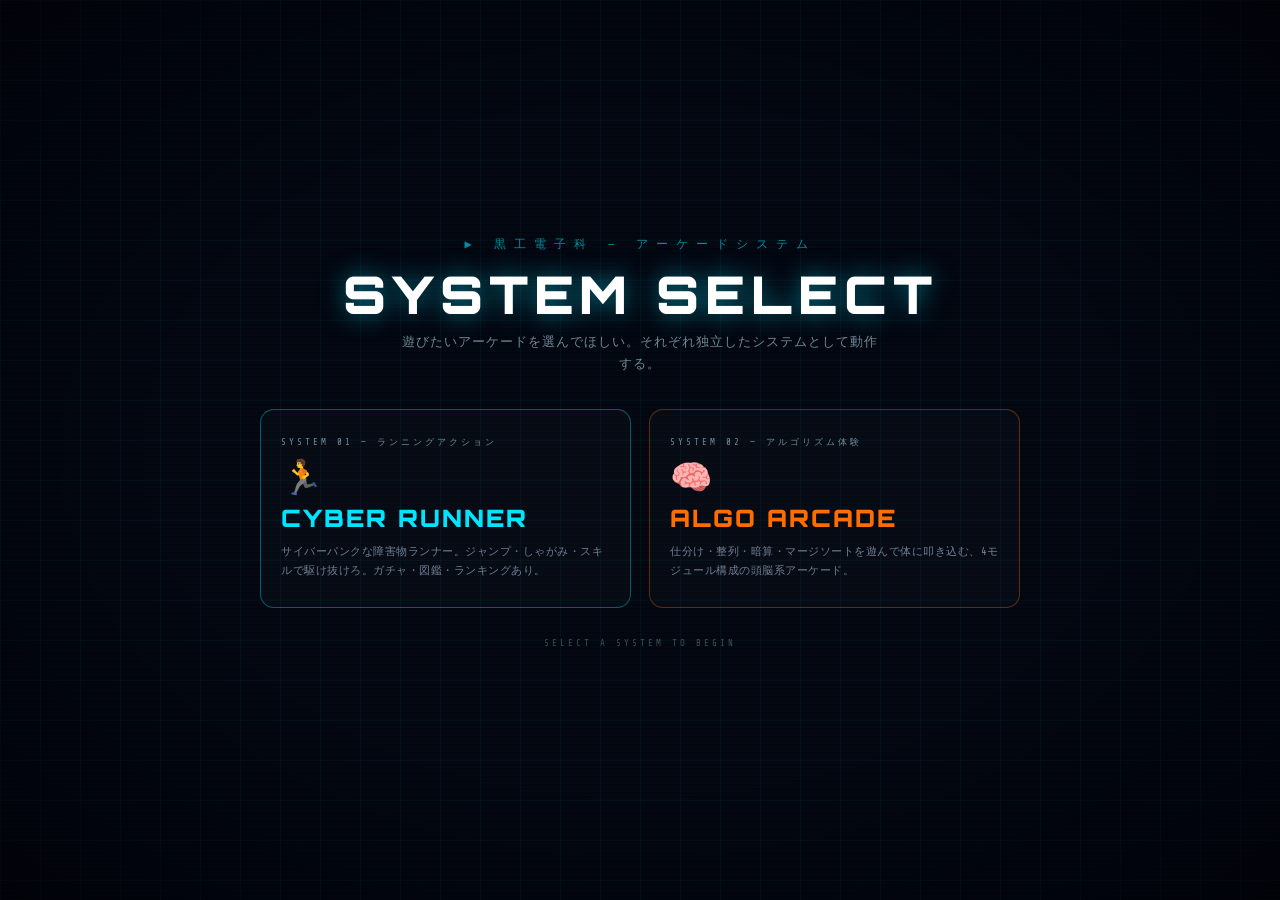
==== index.html @ 76fc10fc "Rename 4/hub-index.html to index.html" ====
<!DOCTYPE html>
<html lang="ja">
<head>
<meta charset="UTF-8">
<meta name="viewport" content="width=device-width, initial-scale=1.0, maximum-scale=1.0, user-scalable=no">
<meta name="mobile-web-app-capable" content="yes">
<meta name="apple-mobile-web-app-capable" content="yes">
<meta name="apple-mobile-web-app-status-bar-style" content="black-translucent">
<title>黒工電子科 ARCADE — システム選択</title>
<style>
  @import url('https://fonts.googleapis.com/css2?family=Orbitron:wght@400;700;900&family=Share+Tech+Mono&display=swap');

  :root{
    --bg:#030812; --grid:rgba(0,229,255,0.05); --text:#c8f0ff;
    --cyan:#00e5ff; --gold:#ffd700; --orange:#ff6d00; --purple:#9d4edd;
  }
  *{margin:0;padding:0;box-sizing:border-box;-webkit-tap-highlight-color:transparent;}
  html{height:100%;}
  body{
    background:var(--bg);color:var(--text);font-family:'Orbitron',monospace;
    min-height:100vh;min-height:100dvh;position:relative;overflow-x:hidden;
    display:flex;flex-direction:column;align-items:center;justify-content:center;
    padding:32px 20px 48px;
  }
  body::before{
    content:'';position:fixed;inset:0;pointer-events:none;z-index:0;
    background-image:
      linear-gradient(var(--grid) 1px,transparent 1px),
      linear-gradient(90deg,var(--grid) 1px,transparent 1px);
    background-size:40px 40px;animation:gridScroll 8s linear infinite;
  }
  @keyframes gridScroll{0%{transform:translateY(0);}100%{transform:translateY(40px);}}
  body::after{
    content:'';position:fixed;inset:0;pointer-events:none;z-index:1;
    background:repeating-linear-gradient(0deg,transparent,transparent 2px,rgba(0,0,0,.15) 2px,rgba(0,0,0,.15) 4px);
  }
  #vignette{position:fixed;inset:0;z-index:2;pointer-events:none;
    background:radial-gradient(ellipse at center,transparent 55%,rgba(0,0,4,.6) 100%);}

  .eyebrow{position:relative;z-index:3;font-family:'Share Tech Mono',monospace;font-size:clamp(10px,2.6vw,12px);
    letter-spacing:8px;color:rgba(0,229,255,.6);margin-bottom:12px;text-align:center;}
  .hub-title{position:relative;z-index:3;font-size:clamp(30px,9vw,52px);font-weight:900;letter-spacing:6px;
    color:#fff;text-align:center;line-height:1.15;text-shadow:0 0 24px rgba(0,229,255,.5);margin-bottom:6px;}
  .hub-sub{position:relative;z-index:3;font-family:'Share Tech Mono',monospace;font-size:clamp(11px,2.8vw,13px);
    color:rgba(200,240,255,.55);text-align:center;max-width:480px;margin-bottom:34px;letter-spacing:1px;line-height:1.7;}

  .hub-selector{position:relative;z-index:3;display:grid;grid-template-columns:1fr;gap:18px;
    width:100%;max-width:420px;}
  @media(min-width:640px){.hub-selector{grid-template-columns:1fr 1fr;max-width:760px;}}

  .hub-card{position:relative;border-radius:14px;padding:26px 20px;cursor:pointer;
    background:rgba(255,255,255,.02);border:1.5px solid var(--card-border);
    box-shadow:0 0 0 rgba(0,0,0,0);transition:transform .18s,box-shadow .18s,background .18s;
    display:flex;flex-direction:column;gap:10px;text-decoration:none;color:inherit;
    min-height:190px;}
  .hub-card:active{transform:scale(.96);}
  @media(hover:hover){
    .hub-card:hover{background:var(--card-glow);box-shadow:0 0 32px var(--card-shadow);transform:translateY(-2px);}
  }
  .hub-card.c-runner{--card-border:rgba(0,243,255,.35);--card-glow:rgba(0,243,255,.08);--card-shadow:rgba(0,243,255,.35);}
  .hub-card.c-algo{--card-border:rgba(255,109,0,.35);--card-glow:rgba(255,109,0,.08);--card-shadow:rgba(255,109,0,.35);}

  .hub-card-tag{font-family:'Share Tech Mono',monospace;font-size:9px;letter-spacing:3px;opacity:.55;}
  .hub-card-icon{font-size:34px;line-height:1;}
  .hub-card-name{font-size:clamp(18px,4.6vw,24px);font-weight:900;letter-spacing:2px;line-height:1.25;}
  .c-runner .hub-card-name{color:var(--cyan);}
  .c-algo .hub-card-name{color:var(--orange);}
  .hub-card-desc{font-family:'Share Tech Mono',monospace;font-size:11px;letter-spacing:.5px;
    color:rgba(200,220,255,.55);line-height:1.7;margin-top:auto;}

  .hub-footer{position:relative;z-index:3;margin-top:30px;font-family:'Share Tech Mono',monospace;
    font-size:9px;letter-spacing:3px;color:rgba(200,240,255,.3);text-align:center;}
</style>
</head>
<body>
<div id="vignette"></div>
<div class="eyebrow">▶ 黒工電子科 — アーケードシステム</div>
<div class="hub-title">SYSTEM SELECT</div>
<div class="hub-sub">遊びたいアーケードを選んでほしい。それぞれ独立したシステムとして動作する。</div>

<div class="hub-selector">
  <a class="hub-card c-runner" href="cyberrunner/index.html">
    <div class="hub-card-tag">SYSTEM 01 — ランニングアクション</div>
    <div class="hub-card-icon">🏃</div>
    <div class="hub-card-name">CYBER RUNNER</div>
    <div class="hub-card-desc">サイバーパンクな障害物ランナー。ジャンプ・しゃがみ・スキルで駆け抜けろ。ガチャ・図鑑・ランキングあり。</div>
  </a>

  <a class="hub-card c-algo" href="algo-arcade/game.html">
    <div class="hub-card-tag">SYSTEM 02 — アルゴリズム体験</div>
    <div class="hub-card-icon">🧠</div>
    <div class="hub-card-name">ALGO ARCADE</div>
    <div class="hub-card-desc">仕分け・整列・暗算・マージソートを遊んで体に叩き込む、4モジュール構成の頭脳系アーケード。</div>
  </a>
</div>

<div class="hub-footer">SELECT A SYSTEM TO BEGIN</div>
</body>
</html>
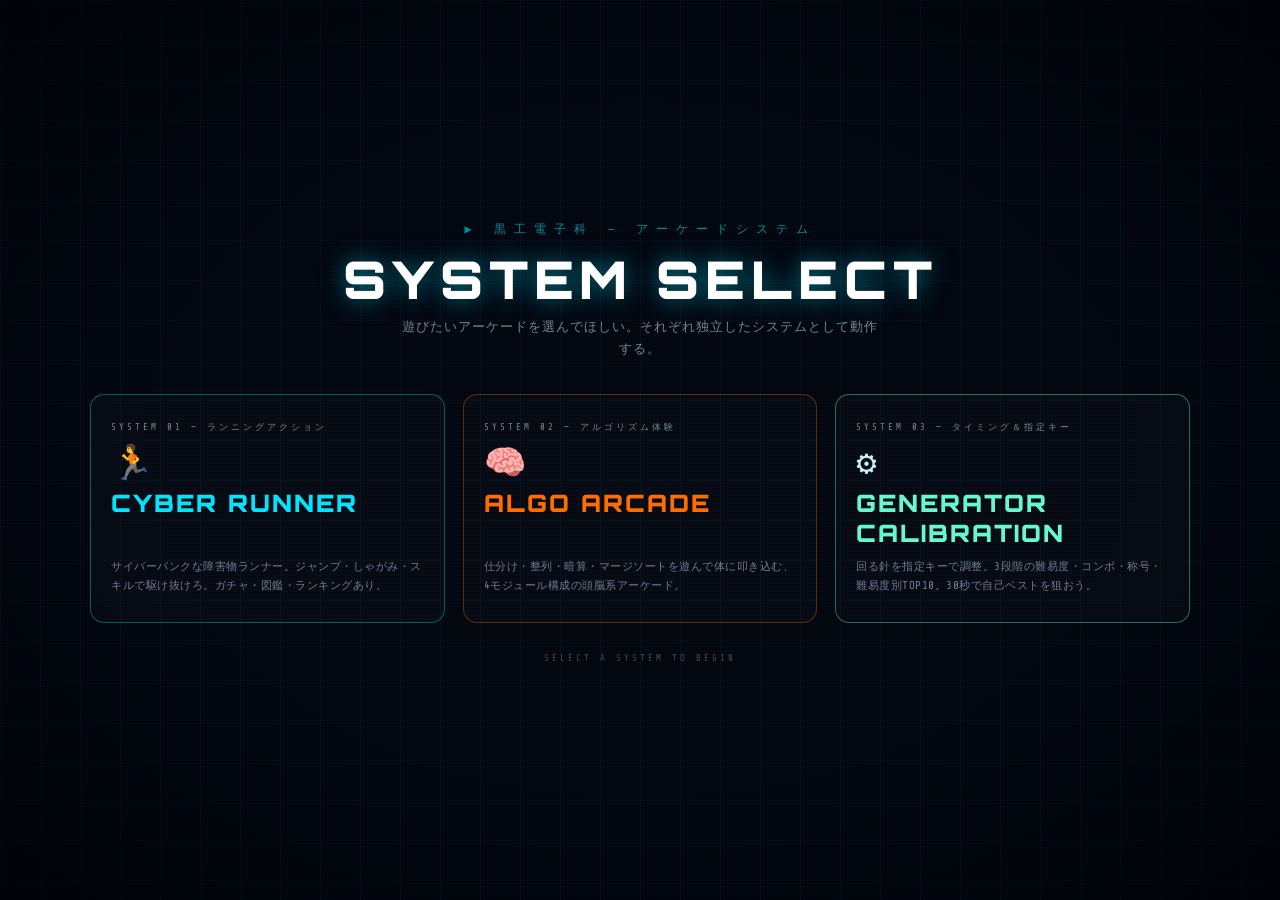
==== commit 9269d95e: "Add generator calibration game with BGM and sound effects" ====
--- a/index.html
+++ b/index.html
@@ -70,6 +70,9 @@
 
   .hub-footer{position:relative;z-index:3;margin-top:30px;font-family:'Share Tech Mono',monospace;
     font-size:9px;letter-spacing:3px;color:rgba(200,240,255,.3);text-align:center;}
+  .hub-card.c-generator{--card-border:rgba(103,248,207,.4);--card-glow:rgba(103,248,207,.08);--card-shadow:rgba(103,248,207,.25);}
+  .c-generator .hub-card-name{color:#67f8cf;}
+  @media(min-width:960px){.hub-selector{grid-template-columns:repeat(3,1fr);max-width:1100px;}}
 </style>
 </head>
 <body>
@@ -92,6 +95,14 @@
     <div class="hub-card-name">ALGO ARCADE</div>
     <div class="hub-card-desc">仕分け・整列・暗算・マージソートを遊んで体に叩き込む、4モジュール構成の頭脳系アーケード。</div>
   </a>
+
+  <a class="hub-card c-generator" href="target-rush/index.html">
+    <div class="hub-card-tag">SYSTEM 03 — タイミング＆指定キー</div>
+    <div class="hub-card-icon" aria-hidden="true">⚙</div>
+    <div class="hub-card-name">GENERATOR<br>CALIBRATION</div>
+    <div class="hub-card-desc">回る針を指定キーで調整。3段階の難易度・コンボ・称号・難易度別TOP10。30秒で自己ベストを狙おう。</div>
+  </a>
+
 </div>
 
 <div class="hub-footer">SELECT A SYSTEM TO BEGIN</div>
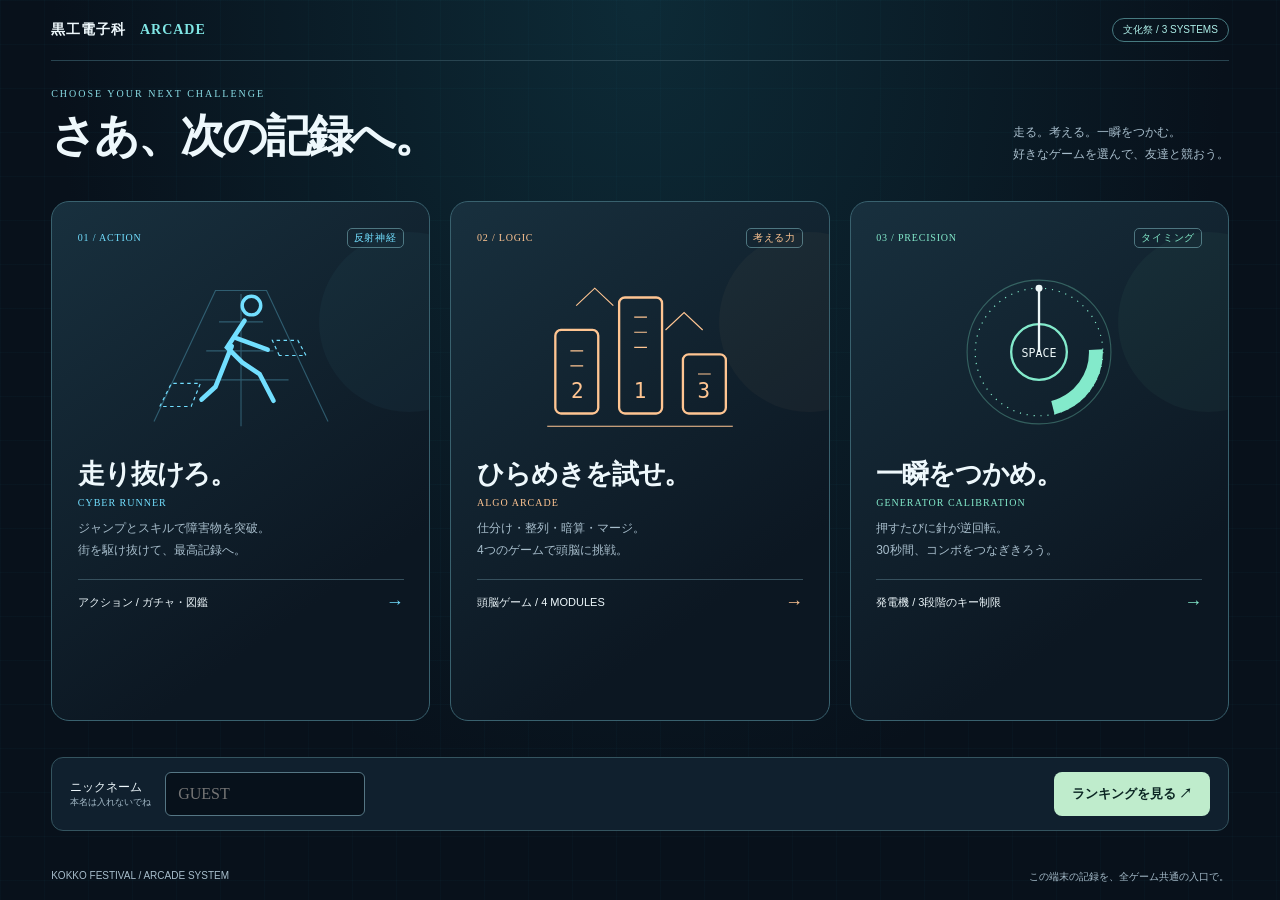
==== commit 23bac35a: "Polish single-screen arcade and unify game rankings" ====
--- a/index.html
+++ b/index.html
@@ -1,110 +1,12 @@
-<!DOCTYPE html>
-<html lang="ja">
-<head>
-<meta charset="UTF-8">
-<meta name="viewport" content="width=device-width, initial-scale=1.0, maximum-scale=1.0, user-scalable=no">
-<meta name="mobile-web-app-capable" content="yes">
-<meta name="apple-mobile-web-app-capable" content="yes">
-<meta name="apple-mobile-web-app-status-bar-style" content="black-translucent">
-<title>黒工電子科 ARCADE — システム選択</title>
-<style>
-  @import url('https://fonts.googleapis.com/css2?family=Orbitron:wght@400;700;900&family=Share+Tech+Mono&display=swap');
-
-  :root{
-    --bg:#030812; --grid:rgba(0,229,255,0.05); --text:#c8f0ff;
-    --cyan:#00e5ff; --gold:#ffd700; --orange:#ff6d00; --purple:#9d4edd;
-  }
-  *{margin:0;padding:0;box-sizing:border-box;-webkit-tap-highlight-color:transparent;}
-  html{height:100%;}
-  body{
-    background:var(--bg);color:var(--text);font-family:'Orbitron',monospace;
-    min-height:100vh;min-height:100dvh;position:relative;overflow-x:hidden;
-    display:flex;flex-direction:column;align-items:center;justify-content:center;
-    padding:32px 20px 48px;
-  }
-  body::before{
-    content:'';position:fixed;inset:0;pointer-events:none;z-index:0;
-    background-image:
-      linear-gradient(var(--grid) 1px,transparent 1px),
-      linear-gradient(90deg,var(--grid) 1px,transparent 1px);
-    background-size:40px 40px;animation:gridScroll 8s linear infinite;
-  }
-  @keyframes gridScroll{0%{transform:translateY(0);}100%{transform:translateY(40px);}}
-  body::after{
-    content:'';position:fixed;inset:0;pointer-events:none;z-index:1;
-    background:repeating-linear-gradient(0deg,transparent,transparent 2px,rgba(0,0,0,.15) 2px,rgba(0,0,0,.15) 4px);
-  }
-  #vignette{position:fixed;inset:0;z-index:2;pointer-events:none;
-    background:radial-gradient(ellipse at center,transparent 55%,rgba(0,0,4,.6) 100%);}
-
-  .eyebrow{position:relative;z-index:3;font-family:'Share Tech Mono',monospace;font-size:clamp(10px,2.6vw,12px);
-    letter-spacing:8px;color:rgba(0,229,255,.6);margin-bottom:12px;text-align:center;}
-  .hub-title{position:relative;z-index:3;font-size:clamp(30px,9vw,52px);font-weight:900;letter-spacing:6px;
-    color:#fff;text-align:center;line-height:1.15;text-shadow:0 0 24px rgba(0,229,255,.5);margin-bottom:6px;}
-  .hub-sub{position:relative;z-index:3;font-family:'Share Tech Mono',monospace;font-size:clamp(11px,2.8vw,13px);
-    color:rgba(200,240,255,.55);text-align:center;max-width:480px;margin-bottom:34px;letter-spacing:1px;line-height:1.7;}
-
-  .hub-selector{position:relative;z-index:3;display:grid;grid-template-columns:1fr;gap:18px;
-    width:100%;max-width:420px;}
-  @media(min-width:640px){.hub-selector{grid-template-columns:1fr 1fr;max-width:760px;}}
-
-  .hub-card{position:relative;border-radius:14px;padding:26px 20px;cursor:pointer;
-    background:rgba(255,255,255,.02);border:1.5px solid var(--card-border);
-    box-shadow:0 0 0 rgba(0,0,0,0);transition:transform .18s,box-shadow .18s,background .18s;
-    display:flex;flex-direction:column;gap:10px;text-decoration:none;color:inherit;
-    min-height:190px;}
-  .hub-card:active{transform:scale(.96);}
-  @media(hover:hover){
-    .hub-card:hover{background:var(--card-glow);box-shadow:0 0 32px var(--card-shadow);transform:translateY(-2px);}
-  }
-  .hub-card.c-runner{--card-border:rgba(0,243,255,.35);--card-glow:rgba(0,243,255,.08);--card-shadow:rgba(0,243,255,.35);}
-  .hub-card.c-algo{--card-border:rgba(255,109,0,.35);--card-glow:rgba(255,109,0,.08);--card-shadow:rgba(255,109,0,.35);}
-
-  .hub-card-tag{font-family:'Share Tech Mono',monospace;font-size:9px;letter-spacing:3px;opacity:.55;}
-  .hub-card-icon{font-size:34px;line-height:1;}
-  .hub-card-name{font-size:clamp(18px,4.6vw,24px);font-weight:900;letter-spacing:2px;line-height:1.25;}
-  .c-runner .hub-card-name{color:var(--cyan);}
-  .c-algo .hub-card-name{color:var(--orange);}
-  .hub-card-desc{font-family:'Share Tech Mono',monospace;font-size:11px;letter-spacing:.5px;
-    color:rgba(200,220,255,.55);line-height:1.7;margin-top:auto;}
-
-  .hub-footer{position:relative;z-index:3;margin-top:30px;font-family:'Share Tech Mono',monospace;
-    font-size:9px;letter-spacing:3px;color:rgba(200,240,255,.3);text-align:center;}
-  .hub-card.c-generator{--card-border:rgba(103,248,207,.4);--card-glow:rgba(103,248,207,.08);--card-shadow:rgba(103,248,207,.25);}
-  .c-generator .hub-card-name{color:#67f8cf;}
-  @media(min-width:960px){.hub-selector{grid-template-columns:repeat(3,1fr);max-width:1100px;}}
-</style>
-</head>
-<body>
-<div id="vignette"></div>
-<div class="eyebrow">▶ 黒工電子科 — アーケードシステム</div>
-<div class="hub-title">SYSTEM SELECT</div>
-<div class="hub-sub">遊びたいアーケードを選んでほしい。それぞれ独立したシステムとして動作する。</div>
-
-<div class="hub-selector">
-  <a class="hub-card c-runner" href="cyberrunner/index.html">
-    <div class="hub-card-tag">SYSTEM 01 — ランニングアクション</div>
-    <div class="hub-card-icon">🏃</div>
-    <div class="hub-card-name">CYBER RUNNER</div>
-    <div class="hub-card-desc">サイバーパンクな障害物ランナー。ジャンプ・しゃがみ・スキルで駆け抜けろ。ガチャ・図鑑・ランキングあり。</div>
-  </a>
-
-  <a class="hub-card c-algo" href="algo-arcade/game.html">
-    <div class="hub-card-tag">SYSTEM 02 — アルゴリズム体験</div>
-    <div class="hub-card-icon">🧠</div>
-    <div class="hub-card-name">ALGO ARCADE</div>
-    <div class="hub-card-desc">仕分け・整列・暗算・マージソートを遊んで体に叩き込む、4モジュール構成の頭脳系アーケード。</div>
-  </a>
-
-  <a class="hub-card c-generator" href="target-rush/index.html">
-    <div class="hub-card-tag">SYSTEM 03 — タイミング＆指定キー</div>
-    <div class="hub-card-icon" aria-hidden="true">⚙</div>
-    <div class="hub-card-name">GENERATOR<br>CALIBRATION</div>
-    <div class="hub-card-desc">回る針を指定キーで調整。3段階の難易度・コンボ・称号・難易度別TOP10。30秒で自己ベストを狙おう。</div>
-  </a>
-
-</div>
-
-<div class="hub-footer">SELECT A SYSTEM TO BEGIN</div>
-</body>
-</html>
+<!doctype html><html lang="ja"><head><meta charset="utf-8"><meta name="viewport" content="width=device-width,initial-scale=1"><meta name="theme-color" content="#09121c"><title>黒工電子科 ARCADE｜ゲーム選択</title><script src="shared/arcade.js" defer></script><style>
+:root{--bg:#08111b;--white:#eef8fc;--muted:#a7bdcb;--line:#284450}*{box-sizing:border-box}body{margin:0;background:radial-gradient(ellipse at 50% 0,#12445280,transparent 65%),var(--bg);color:var(--white);font-family:Meiryo,"Yu Gothic",sans-serif;min-height:100dvh;height:100dvh;display:grid;grid-template-rows:auto 1fr auto;padding:0 clamp(18px,4vw,72px);overflow:hidden}body::before{content:"";position:fixed;inset:0;pointer-events:none;background:linear-gradient(#42c3dc07 1px,transparent 1px),linear-gradient(90deg,#42c3dc07 1px,transparent 1px);background-size:44px 44px}header,main,footer{position:relative;max-width:1380px;width:100%;margin:auto}header{display:flex;align-items:center;justify-content:space-between;padding:18px 0;border-bottom:1px solid var(--line);gap:12px}.brand{font-size:14px;font-weight:900;letter-spacing:.07em}.brand b{color:#80e6e5;font-family:Consolas;margin-left:9px}.event{border:1px solid #477a80;border-radius:99px;font-size:10px;padding:4px 10px;color:#adeee7}main{display:grid;grid-template-rows:auto 1fr auto;gap:clamp(16px,3vh,30px);min-height:0;height:100%;padding:clamp(16px,3vh,32px) 0}.hero{display:flex;align-items:end;justify-content:space-between;gap:18px}.eyebrow{color:#89dce5;font-family:Consolas;font-size:10px;letter-spacing:.2em;margin:0 0 6px}h1{font-size:clamp(28px,3.5vw,50px);line-height:1.35;letter-spacing:-.06em;margin:0}.hero p:last-child{font-size:12px;color:var(--muted);line-height:1.8;margin:0}.selector{align-items:center;display:grid;grid-template-columns:repeat(3,minmax(0,1fr));gap:20px;min-height:0}.card{height:100%;max-height:520px;--accent:#72dfff;position:relative;text-decoration:none;color:inherit;display:flex;flex-direction:column;min-width:0;min-height:0;overflow:hidden;padding:clamp(18px,2vw,30px);border:1px solid #39616e;border-radius:18px;background:linear-gradient(145deg,#18303e,#0c1722 75%);transition:border-color .2s,background .2s,transform .2s}.card:nth-child(2){--accent:#ffc592}.card:nth-child(3){--accent:#83eacb}.card::after{content:"";position:absolute;width:180px;height:180px;border-radius:50%;background:var(--accent);opacity:.035;right:-70px;top:30px;pointer-events:none}.card:hover{border-color:var(--accent);background:linear-gradient(145deg,#213f4b,#101f2b 75%);transform:translateY(-3px)}.card:focus-visible,button:focus-visible,input:focus-visible{outline:3px solid #ffe19a;outline-offset:3px}.card-top{display:flex;justify-content:space-between;align-items:center;gap:8px;color:var(--accent);font:10px Consolas;letter-spacing:.08em}.card-top span:last-child{border:1px solid #4e7680;border-radius:5px;padding:2px 6px;white-space:nowrap}.art{flex:1;min-height:54px;max-height:190px;display:grid;place-items:center;margin:9px 0}.art svg{width:100%;height:100%;max-height:174px;stroke:var(--accent);fill:none}.card h2{font-size:clamp(24px,2.1vw,36px);margin:0;line-height:1.35;letter-spacing:-.04em}.english{font:10px Consolas;color:var(--accent);letter-spacing:.1em;margin:5px 0 10px}.desc{color:var(--muted);font-size:12px;line-height:1.8;margin:0;min-height:43px}.card-foot{display:flex;justify-content:space-between;align-items:center;margin-top:clamp(12px,2vh,24px);padding-top:12px;border-top:1px solid #36505d;font-size:11px}.card-foot b{font-size:18px;color:var(--accent)}.tools{display:flex;align-items:center;justify-content:space-between;border:1px solid #34545f;border-radius:12px;padding:14px 18px;background:#10202e;gap:18px}.profile{display:flex;gap:14px;align-items:center;min-width:0}.profile label{font-size:12px;white-space:nowrap}.profile small{display:block;font-size:9px;color:var(--muted)}.profile input{background:#07111b;border:1px solid #557684;border-radius:6px;color:white;height:44px;width:200px;font:16px Meiryo;padding:8px 12px;min-width:0}.rank-button{font:700 13px Meiryo;color:#0c2623;background:#bfeccc;border:0;border-radius:8px;padding:12px 18px;min-height:44px;cursor:pointer;white-space:nowrap}footer{display:flex;justify-content:space-between;gap:12px;padding:12px 0 16px;font-size:10px;color:var(--muted)}.dial-hand{transform-origin:100px 75px;animation:rotatehand 5s ease-in-out infinite alternate}@keyframes rotatehand{from{transform:rotate(-80deg)}to{transform:rotate(80deg)}}
+@media(max-width:740px){body{padding:0 14px}header{padding:11px 0}.brand{font-size:11px}.event{font-size:8px;padding:3px 7px}main{gap:12px;padding:14px 0}.hero{display:block}.eyebrow{font-size:8px;letter-spacing:.12em}h1{font-size:27px}.hero p:last-child{font-size:10px;margin-top:4px}.selector{grid-template-columns:1fr;gap:10px}.card{display:grid;grid-template-columns:70px 1fr;grid-template-rows:auto 1fr auto;padding:12px 14px;column-gap:14px;border-radius:12px}.card-top{grid-column:2;font-size:8px;letter-spacing:0}.card-top span:last-child{display:none}.art{grid-column:1;grid-row:1 / 4;height:70px;min-height:0;max-height:none;margin:0;align-self:center}.card h2{grid-column:2;font-size:21px;margin-top:3px;align-self:end}.english{grid-column:2;font-size:8px;margin:1px 0 0}.desc{display:none}.card-foot{position:absolute;right:15px;bottom:12px;border:0;margin:0;padding:0}.card-foot span{display:none}.card-foot b{font-size:19px}.tools{padding:11px 12px;gap:12px}.profile{display:block;flex:1}.profile label{display:block;font-size:10px;margin-bottom:4px}.profile small{display:none}.profile input{width:100%;height:40px;font-size:16px}.rank-button{font-size:11px;min-height:44px;padding:10px 12px}footer{font-size:8px;padding:8px 0 12px}.hero p:last-child br{display:none}}
+@media(max-height:720px) and (min-width:741px){header{padding:12px 0}main{padding:14px 0;gap:14px}h1{font-size:34px}.art{max-height:110px}.card{padding:18px}.card h2{font-size:27px}.tools{padding:10px 14px}.desc{font-size:11px}.card-foot{margin-top:10px;padding-top:10px}footer{padding:8px 0}}
+@media(max-width:740px) and (max-height:620px){.hero p:last-child{display:none}.hero h1{font-size:23px}main{gap:9px;padding:9px 0}.card{padding:9px 12px}.art{height:55px}.card h2{font-size:19px}.tools{padding:8px 10px}.profile label{margin:0}footer{padding:5px 0;font-size:7px}}
+@media(max-width:740px) and (max-height:420px){.hero,.event,.art,.english,footer{display:none}.selector{grid-template-columns:repeat(3,1fr);gap:8px}.card{display:flex;padding:12px;justify-content:center}.card h2{font-size:18px;margin-top:9px}.card-top{font-size:8px}.card-foot{right:10px;bottom:8px}.tools{padding:8px}.profile{display:flex;align-items:center;gap:10px}.profile label{margin:0}.profile input{width:180px}.brand{font-size:12px}}
+@media(prefers-reduced-motion:reduce){*{animation:none!important;transition:none!important}}
+</style></head><body><header><span class="brand">黒工電子科 <b>ARCADE</b></span><span class="event">文化祭 / 3 SYSTEMS</span></header><main><section class="hero"><div><p class="eyebrow">CHOOSE YOUR NEXT CHALLENGE</p><h1>さあ、次の記録へ。</h1></div><p>走る。考える。一瞬をつかむ。<br>好きなゲームを選んで、友達と競おう。</p></section><nav class="selector" aria-label="ゲーム選択">
+<a class="card c-runner" href="cyberrunner/index.html"><div class="card-top"><span>01 / ACTION</span><span>反射神経</span></div><div class="art" aria-hidden="true"><svg viewBox="0 0 200 150"><path d="M25 135L78 22H122L175 135M100 25V139M60 99H141M70 74H128M81 49H119" opacity=".3"/><circle cx="109" cy="35" r="8" stroke-width="3"/><path d="M103 48L88 71L101 84L116 94L128 117M92 70L78 105L66 116M96 63L123 73" stroke-width="4" stroke-linecap="round"/><path d="M30 122L40 102H65L57 122ZM133 78L127 65H149L156 78Z" stroke-dasharray="3 3"/></svg></div><h2>走り抜けろ。</h2><p class="english">CYBER RUNNER</p><p class="desc">ジャンプとスキルで障害物を突破。<br>街を駆け抜けて、最高記録へ。</p><div class="card-foot"><span>アクション / ガチャ・図鑑</span><b>→</b></div></a>
+<a class="card c-algo" href="algo-arcade/game.html"><div class="card-top"><span>02 / LOGIC</span><span>考える力</span></div><div class="art" aria-hidden="true"><svg viewBox="0 0 200 150"><rect x="27" y="56" width="37" height="72" rx="5" stroke-width="2"/><rect x="82" y="28" width="37" height="100" rx="5" stroke-width="2"/><rect x="137" y="77" width="37" height="51" rx="5" stroke-width="2"/><path d="M40 74H51M40 87H51M95 45H106M95 58H106M95 71H106M150 94H161M20 139H180M45 35L61 20L77 35M122 56L138 41L154 56"/><text x="46" y="115" text-anchor="middle" fill="#ffc592" stroke="none" font-family="monospace" font-size="18">2</text><text x="100" y="115" text-anchor="middle" fill="#ffc592" stroke="none" font-family="monospace" font-size="18">1</text><text x="155" y="115" text-anchor="middle" fill="#ffc592" stroke="none" font-family="monospace" font-size="18">3</text></svg></div><h2>ひらめきを試せ。</h2><p class="english">ALGO ARCADE</p><p class="desc">仕分け・整列・暗算・マージ。<br>4つのゲームで頭脳に挑戦。</p><div class="card-foot"><span>頭脳ゲーム / 4 MODULES</span><b>→</b></div></a>
+<a class="card c-generator" href="target-rush/index.html"><div class="card-top"><span>03 / PRECISION</span><span>タイミング</span></div><div class="art" aria-hidden="true"><svg viewBox="0 0 200 150"><circle cx="100" cy="75" r="62" opacity=".3"/><circle cx="100" cy="75" r="55" stroke-dasharray="1 5"/><path d="M149 73A49 49 0 0 1 112 123" stroke-width="12"/><circle cx="100" cy="75" r="24" stroke-width="2"/><g class="dial-hand"><path d="M100 75V22" stroke="#edf7f8" stroke-width="2"/><circle cx="100" cy="20" r="3" fill="#edf7f8" stroke="none"/></g><text x="100" y="79" text-anchor="middle" fill="#edf7f8" stroke="none" font-family="monospace" font-size="10">SPACE</text></svg></div><h2>一瞬をつかめ。</h2><p class="english">GENERATOR CALIBRATION</p><p class="desc">押すたびに針が逆回転。<br>30秒間、コンボをつなぎきろう。</p><div class="card-foot"><span>発電機 / 3段階のキー制限</span><b>→</b></div></a>
+</nav><section class="tools"><div class="profile"><label for="player">ニックネーム<small>本名は入れないでね</small></label><input id="player" maxlength="12" placeholder="GUEST" autocomplete="off"></div><button class="rank-button" data-arcade-rank="generator">ランキングを見る ↗</button></section></main><footer><span>KOKKO FESTIVAL / ARCADE SYSTEM</span><span>この端末の記録を、全ゲーム共通の入口で。</span></footer><script>document.addEventListener('DOMContentLoaded',()=>{const field=document.getElementById('player');field.value=ArcadeHub.profile()==='GUEST'?'':ArcadeHub.profile();const save=()=>ArcadeHub.setProfile(field.value);field.addEventListener('change',save);document.querySelectorAll('.card').forEach(card=>card.addEventListener('click',save));});</script></body></html>
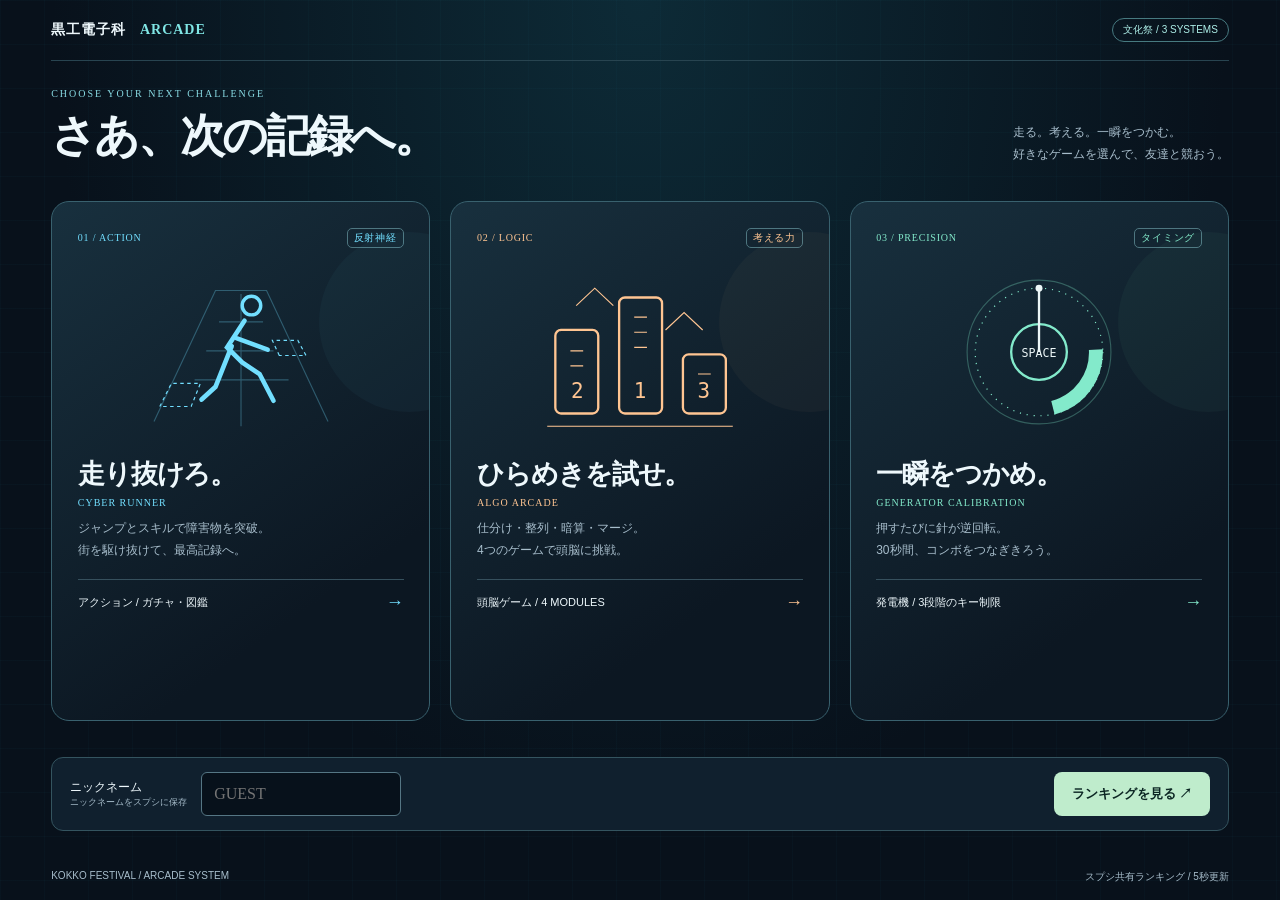
==== commit 9b48303c: "Connect all arcade rankings to live Google Sheets" ====
--- a/index.html
+++ b/index.html
@@ -9,4 +9,4 @@
 <a class="card c-runner" href="cyberrunner/index.html"><div class="card-top"><span>01 / ACTION</span><span>反射神経</span></div><div class="art" aria-hidden="true"><svg viewBox="0 0 200 150"><path d="M25 135L78 22H122L175 135M100 25V139M60 99H141M70 74H128M81 49H119" opacity=".3"/><circle cx="109" cy="35" r="8" stroke-width="3"/><path d="M103 48L88 71L101 84L116 94L128 117M92 70L78 105L66 116M96 63L123 73" stroke-width="4" stroke-linecap="round"/><path d="M30 122L40 102H65L57 122ZM133 78L127 65H149L156 78Z" stroke-dasharray="3 3"/></svg></div><h2>走り抜けろ。</h2><p class="english">CYBER RUNNER</p><p class="desc">ジャンプとスキルで障害物を突破。<br>街を駆け抜けて、最高記録へ。</p><div class="card-foot"><span>アクション / ガチャ・図鑑</span><b>→</b></div></a>
 <a class="card c-algo" href="algo-arcade/game.html"><div class="card-top"><span>02 / LOGIC</span><span>考える力</span></div><div class="art" aria-hidden="true"><svg viewBox="0 0 200 150"><rect x="27" y="56" width="37" height="72" rx="5" stroke-width="2"/><rect x="82" y="28" width="37" height="100" rx="5" stroke-width="2"/><rect x="137" y="77" width="37" height="51" rx="5" stroke-width="2"/><path d="M40 74H51M40 87H51M95 45H106M95 58H106M95 71H106M150 94H161M20 139H180M45 35L61 20L77 35M122 56L138 41L154 56"/><text x="46" y="115" text-anchor="middle" fill="#ffc592" stroke="none" font-family="monospace" font-size="18">2</text><text x="100" y="115" text-anchor="middle" fill="#ffc592" stroke="none" font-family="monospace" font-size="18">1</text><text x="155" y="115" text-anchor="middle" fill="#ffc592" stroke="none" font-family="monospace" font-size="18">3</text></svg></div><h2>ひらめきを試せ。</h2><p class="english">ALGO ARCADE</p><p class="desc">仕分け・整列・暗算・マージ。<br>4つのゲームで頭脳に挑戦。</p><div class="card-foot"><span>頭脳ゲーム / 4 MODULES</span><b>→</b></div></a>
 <a class="card c-generator" href="target-rush/index.html"><div class="card-top"><span>03 / PRECISION</span><span>タイミング</span></div><div class="art" aria-hidden="true"><svg viewBox="0 0 200 150"><circle cx="100" cy="75" r="62" opacity=".3"/><circle cx="100" cy="75" r="55" stroke-dasharray="1 5"/><path d="M149 73A49 49 0 0 1 112 123" stroke-width="12"/><circle cx="100" cy="75" r="24" stroke-width="2"/><g class="dial-hand"><path d="M100 75V22" stroke="#edf7f8" stroke-width="2"/><circle cx="100" cy="20" r="3" fill="#edf7f8" stroke="none"/></g><text x="100" y="79" text-anchor="middle" fill="#edf7f8" stroke="none" font-family="monospace" font-size="10">SPACE</text></svg></div><h2>一瞬をつかめ。</h2><p class="english">GENERATOR CALIBRATION</p><p class="desc">押すたびに針が逆回転。<br>30秒間、コンボをつなぎきろう。</p><div class="card-foot"><span>発電機 / 3段階のキー制限</span><b>→</b></div></a>
-</nav><section class="tools"><div class="profile"><label for="player">ニックネーム<small>本名は入れないでね</small></label><input id="player" maxlength="12" placeholder="GUEST" autocomplete="off"></div><button class="rank-button" data-arcade-rank="generator">ランキングを見る ↗</button></section></main><footer><span>KOKKO FESTIVAL / ARCADE SYSTEM</span><span>この端末の記録を、全ゲーム共通の入口で。</span></footer><script>document.addEventListener('DOMContentLoaded',()=>{const field=document.getElementById('player');field.value=ArcadeHub.profile()==='GUEST'?'':ArcadeHub.profile();const save=()=>ArcadeHub.setProfile(field.value);field.addEventListener('change',save);document.querySelectorAll('.card').forEach(card=>card.addEventListener('click',save));});</script></body></html>
+</nav><section class="tools"><div class="profile"><label for="player">ニックネーム<small>ニックネームをスプシに保存</small></label><input id="player" maxlength="12" placeholder="GUEST" autocomplete="off"></div><button class="rank-button" data-arcade-rank="generator">ランキングを見る ↗</button></section></main><footer><span>KOKKO FESTIVAL / ARCADE SYSTEM</span><span>スプシ共有ランキング / 5秒更新</span></footer><script>document.addEventListener('DOMContentLoaded',()=>{const field=document.getElementById('player');field.value=ArcadeHub.profile()==='GUEST'?'':ArcadeHub.profile();const save=()=>ArcadeHub.setProfile(field.value);field.addEventListener('change',save);document.querySelectorAll('.card').forEach(card=>card.addEventListener('click',save));});</script></body></html>
